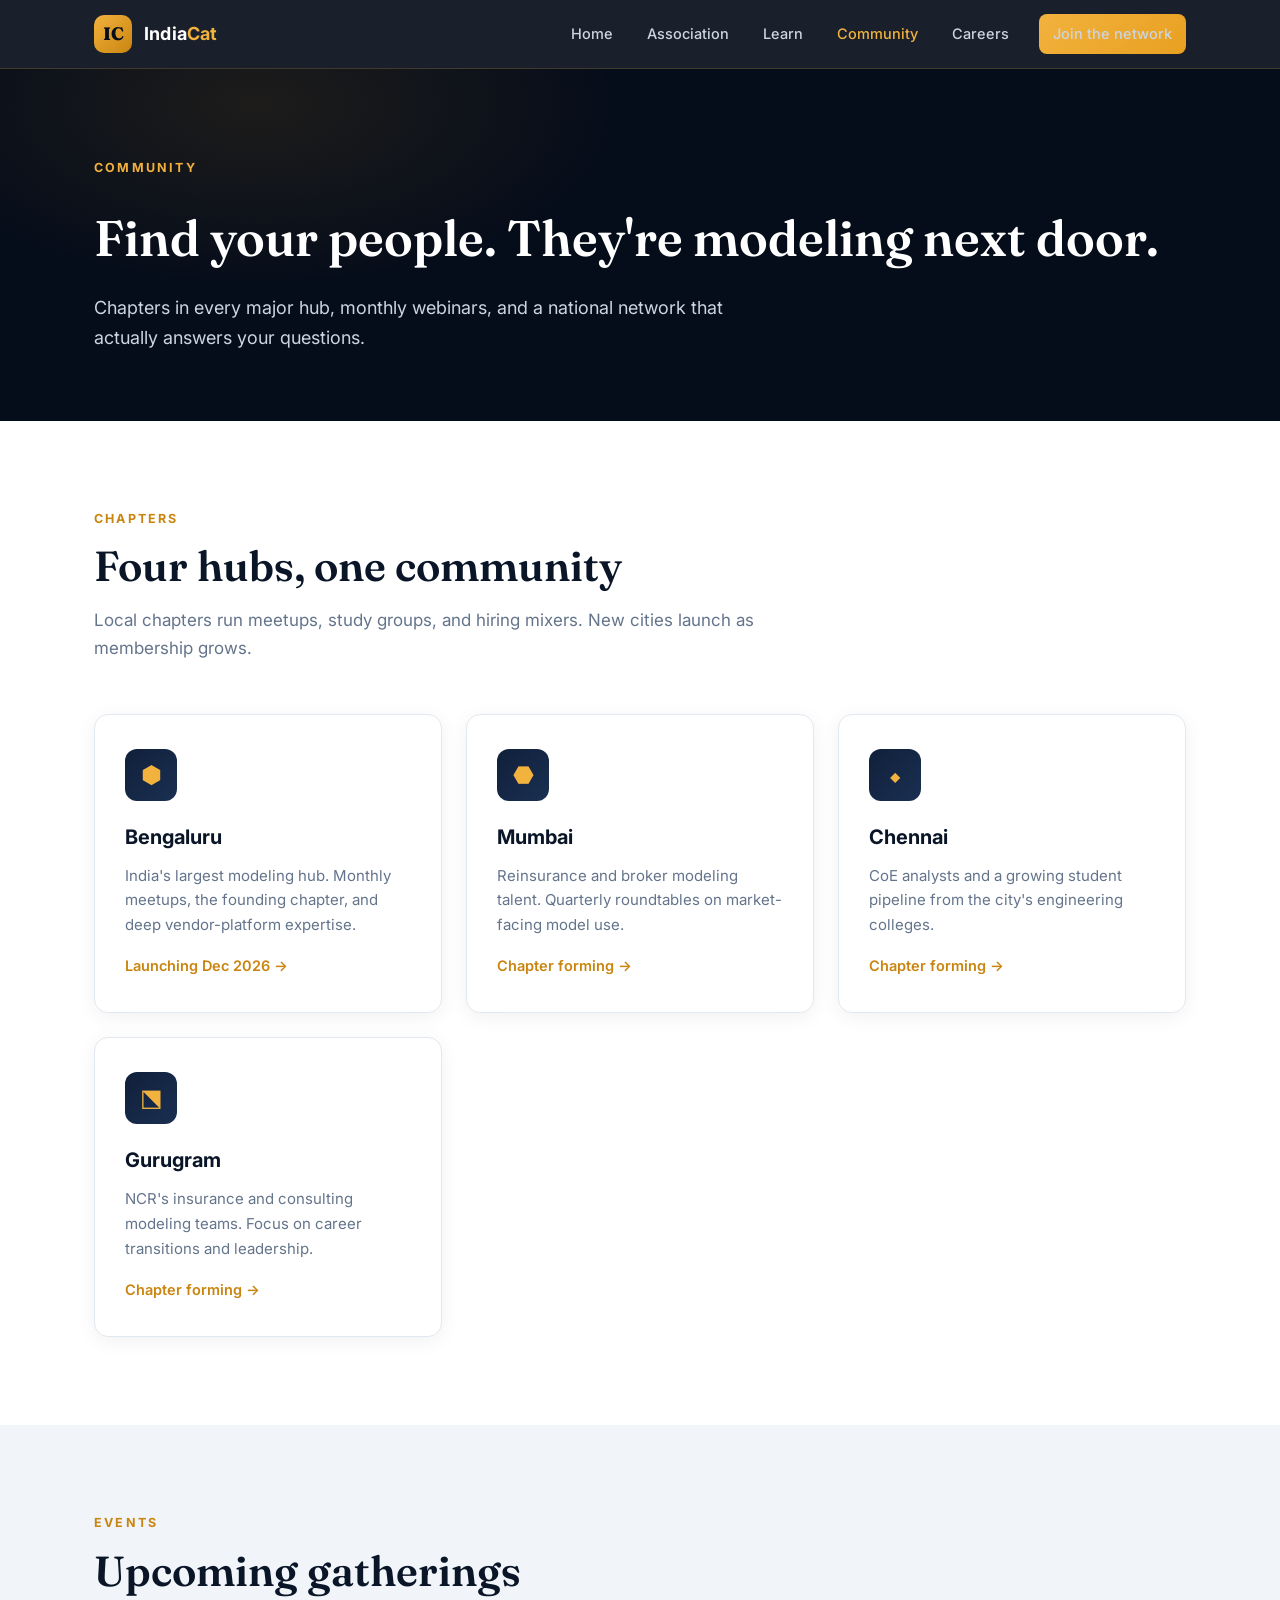
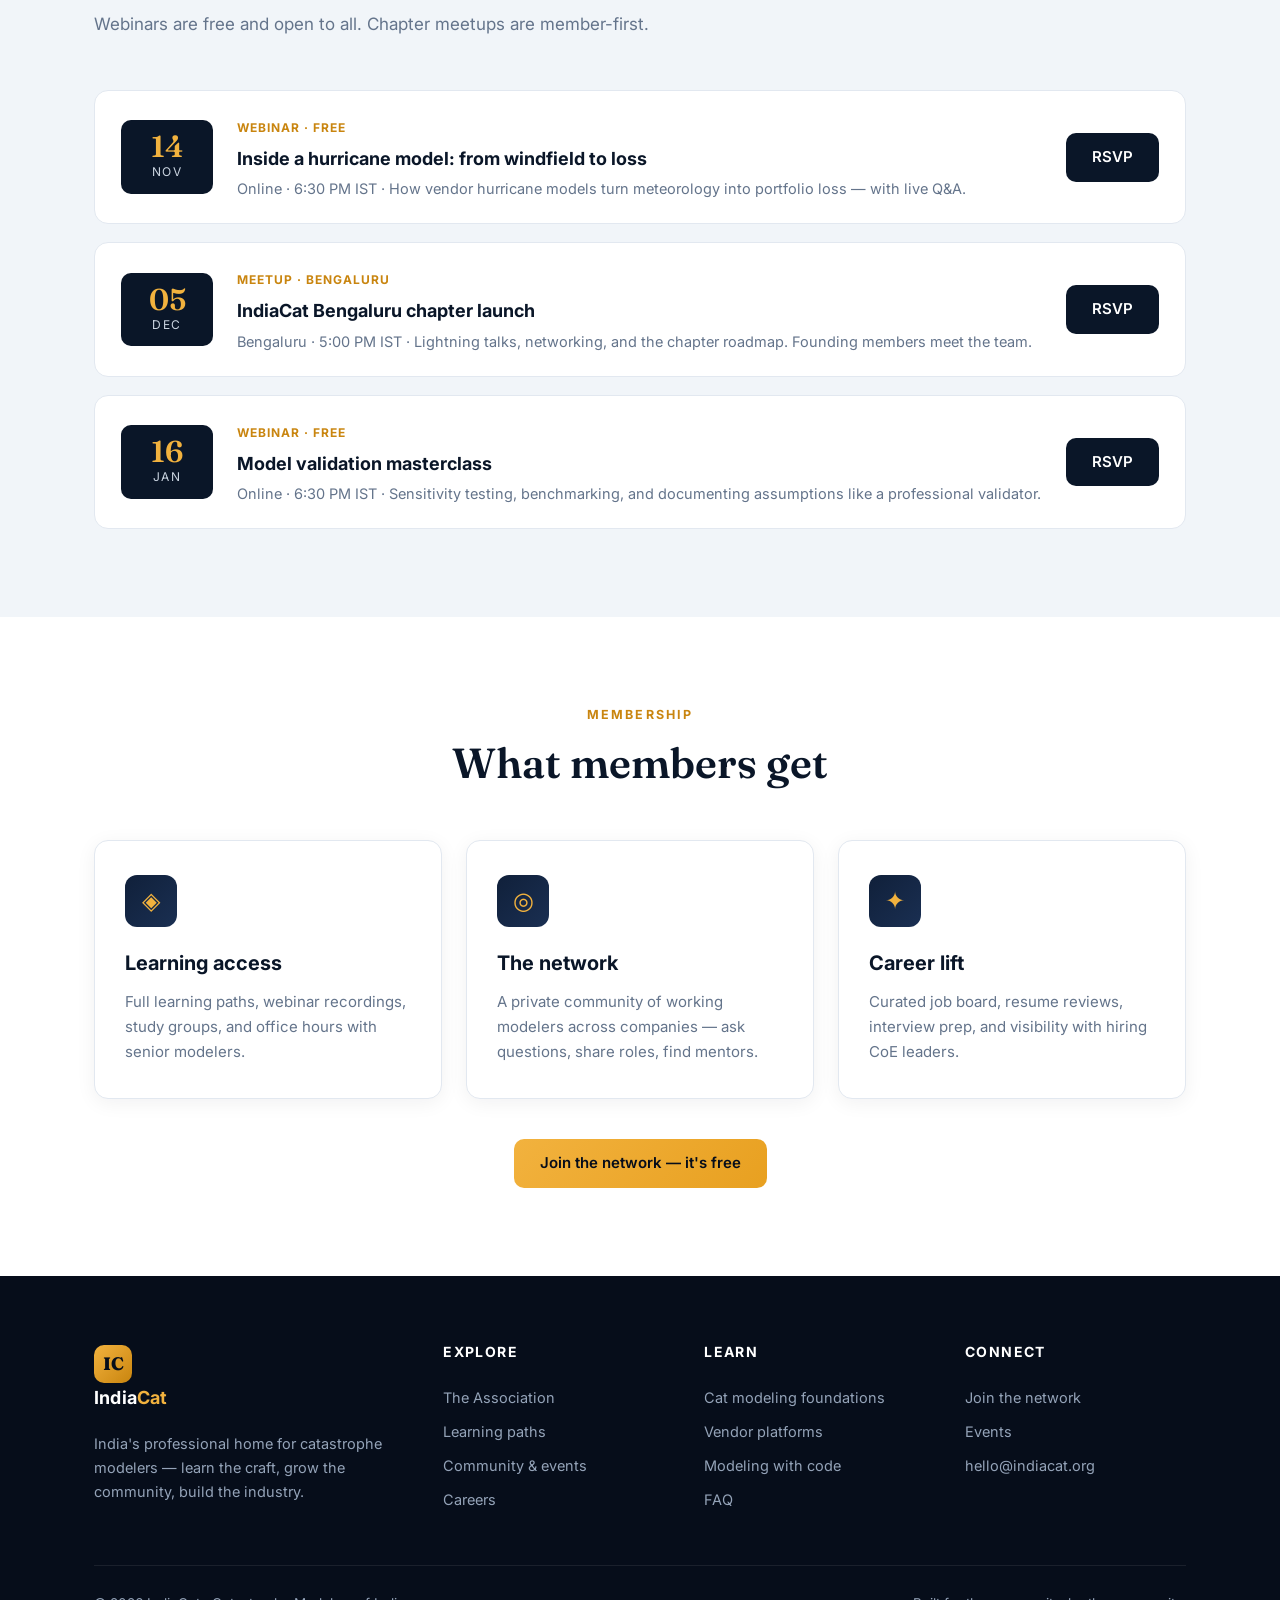
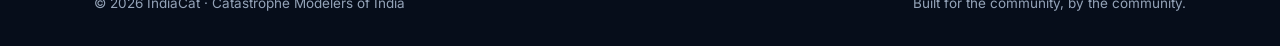
==== community.html @ 46c29194 "Launch IndiaCat site: home, association, learn, community, careers, join" ====
<!DOCTYPE html>
<html lang="en">
<head>
<meta charset="UTF-8">
<meta name="viewport" content="width=device-width, initial-scale=1.0">
<title>Community — IndiaCat</title>
<meta name="description" content="Join India's catastrophe modeling community: chapters, events, webinars, and networking.">
<link rel="preconnect" href="https://fonts.googleapis.com">
<link href="https://fonts.googleapis.com/css2?family=Fraunces:ital,opsz,wght@0,9..144,500;0,9..144,600;1,9..144,500&family=Inter:wght@400;500;600;700;800&display=swap" rel="stylesheet">
<link rel="stylesheet" href="css/style.css">
</head>
<body>

<section class="page-hero">
  <div class="container">
    <span class="eyebrow">Community</span>
    <h1>Find your people. They're modeling next door.</h1>
    <p>Chapters in every major hub, monthly webinars, and a national network that actually answers your questions.</p>
  </div>
</section>

<section class="section">
  <div class="container">
    <div class="section-head">
      <div class="kicker">Chapters</div>
      <h2>Four hubs, one community</h2>
      <p>Local chapters run meetups, study groups, and hiring mixers. New cities launch as membership grows.</p>
    </div>
    <div class="card-grid">
      <div class="card">
        <div class="card-icon">⬢</div>
        <h3>Bengaluru</h3>
        <p>India's largest modeling hub. Monthly meetups, the founding chapter, and deep vendor-platform expertise.</p>
        <span class="card-link">Launching Dec 2026</span>
      </div>
      <div class="card">
        <div class="card-icon">⬣</div>
        <h3>Mumbai</h3>
        <p>Reinsurance and broker modeling talent. Quarterly roundtables on market-facing model use.</p>
        <span class="card-link">Chapter forming</span>
      </div>
      <div class="card">
        <div class="card-icon">⬥</div>
        <h3>Chennai</h3>
        <p>CoE analysts and a growing student pipeline from the city's engineering colleges.</p>
        <span class="card-link">Chapter forming</span>
      </div>
      <div class="card">
        <div class="card-icon">⬔</div>
        <h3>Gurugram</h3>
        <p>NCR's insurance and consulting modeling teams. Focus on career transitions and leadership.</p>
        <span class="card-link">Chapter forming</span>
      </div>
    </div>
  </div>
</section>

<section class="section section-alt" id="events">
  <div class="container">
    <div class="section-head">
      <div class="kicker">Events</div>
      <h2>Upcoming gatherings</h2>
      <p>Webinars are free and open to all. Chapter meetups are member-first.</p>
    </div>
    <div class="event-list">
      <div class="event">
        <div class="event-date"><div class="d">14</div><div class="m">Nov</div></div>
        <div><span class="tag">Webinar · Free</span><h3>Inside a hurricane model: from windfield to loss</h3><p>Online · 6:30 PM IST · How vendor hurricane models turn meteorology into portfolio loss — with live Q&A.</p></div>
        <a href="join.html" class="btn btn-navy">RSVP</a>
      </div>
      <div class="event">
        <div class="event-date"><div class="d">05</div><div class="m">Dec</div></div>
        <div><span class="tag">Meetup · Bengaluru</span><h3>IndiaCat Bengaluru chapter launch</h3><p>Bengaluru · 5:00 PM IST · Lightning talks, networking, and the chapter roadmap. Founding members meet the team.</p></div>
        <a href="join.html" class="btn btn-navy">RSVP</a>
      </div>
      <div class="event">
        <div class="event-date"><div class="d">16</div><div class="m">Jan</div></div>
        <div><span class="tag">Webinar · Free</span><h3>Model validation masterclass</h3><p>Online · 6:30 PM IST · Sensitivity testing, benchmarking, and documenting assumptions like a professional validator.</p></div>
        <a href="join.html" class="btn btn-navy">RSVP</a>
      </div>
    </div>
  </div>
</section>

<section class="section">
  <div class="container">
    <div class="section-head center">
      <div class="kicker">Membership</div>
      <h2>What members get</h2>
    </div>
    <div class="card-grid">
      <div class="card">
        <div class="card-icon">◈</div>
        <h3>Learning access</h3>
        <p>Full learning paths, webinar recordings, study groups, and office hours with senior modelers.</p>
      </div>
      <div class="card">
        <div class="card-icon">◎</div>
        <h3>The network</h3>
        <p>A private community of working modelers across companies — ask questions, share roles, find mentors.</p>
      </div>
      <div class="card">
        <div class="card-icon">✦</div>
        <h3>Career lift</h3>
        <p>Curated job board, resume reviews, interview prep, and visibility with hiring CoE leaders.</p>
      </div>
    </div>
    <div style="text-align: center; margin-top: 40px;">
      <a href="join.html" class="btn btn-amber">Join the network — it's free</a>
    </div>
  </div>
</section>

<script src="js/main.js"></script>
</body>
</html>
---- css/style.css ----
/* IndiaCat — Catastrophe Modelers of India
   Design system: deep-navy + amber, professional data aesthetic */

:root {
  --navy-950: #060d1a;
  --navy-900: #0a1628;
  --navy-800: #10203a;
  --navy-700: #1a2f52;
  --amber-400: #f2b23e;
  --amber-500: #e8a020;
  --amber-600: #c9850f;
  --slate-100: #f1f5f9;
  --slate-200: #e2e8f0;
  --slate-300: #cbd5e1;
  --slate-400: #94a3b8;
  --slate-500: #64748b;
  --slate-600: #475569;
  --slate-700: #334155;
  --white: #ffffff;
  --radius: 14px;
  --shadow: 0 12px 40px rgba(6, 13, 26, 0.14);
  --font-display: "Fraunces", Georgia, "Times New Roman", serif;
  --font-body: "Inter", -apple-system, BlinkMacSystemFont, "Segoe UI", sans-serif;
}

* { margin: 0; padding: 0; box-sizing: border-box; }

html { scroll-behavior: smooth; }

body {
  font-family: var(--font-body);
  color: var(--slate-700);
  background: var(--white);
  line-height: 1.65;
  -webkit-font-smoothing: antialiased;
}

img { max-width: 100%; display: block; }
a { color: inherit; }

.container { max-width: 1140px; margin: 0 auto; padding: 0 24px; }

/* ---------- Header / nav ---------- */
.site-header {
  position: sticky; top: 0; z-index: 100;
  background: rgba(6, 13, 26, 0.92);
  backdrop-filter: blur(12px);
  border-bottom: 1px solid rgba(242, 178, 62, 0.18);
}
.nav-inner {
  display: flex; align-items: center; justify-content: space-between;
  height: 68px;
}
.brand { display: flex; align-items: center; gap: 12px; text-decoration: none; }
.brand-mark {
  width: 38px; height: 38px; border-radius: 10px;
  background: linear-gradient(135deg, var(--amber-400), var(--amber-600));
  display: grid; place-items: center;
  font-weight: 800; color: var(--navy-950); font-size: 18px;
  font-family: var(--font-display);
}
.brand-name { color: var(--white); font-weight: 700; font-size: 18px; letter-spacing: 0.2px; }
.brand-name span { color: var(--amber-400); }
.nav-links { display: flex; gap: 6px; align-items: center; }
.nav-links a {
  color: var(--slate-300); text-decoration: none; font-size: 14.5px; font-weight: 500;
  padding: 8px 14px; border-radius: 8px; transition: all 0.2s;
}
.nav-links a:hover { color: var(--white); background: rgba(255,255,255,0.07); }
.nav-links a.active { color: var(--amber-400); }
.btn {
  display: inline-block; text-decoration: none; font-weight: 600; font-size: 15px;
  padding: 12px 26px; border-radius: 10px; transition: transform 0.15s, box-shadow 0.15s;
  cursor: pointer; border: none;
}
.btn-amber { background: linear-gradient(135deg, var(--amber-400), var(--amber-500)); color: var(--navy-950); }
.btn-amber:hover { transform: translateY(-2px); box-shadow: 0 8px 24px rgba(232, 160, 32, 0.35); }
.btn-outline { border: 1.5px solid rgba(255,255,255,0.35); color: var(--white); }
.btn-outline:hover { border-color: var(--amber-400); color: var(--amber-400); }
.btn-navy { background: var(--navy-900); color: var(--white); }
.btn-navy:hover { background: var(--navy-700); }
.nav-cta { margin-left: 10px; padding: 9px 20px; font-size: 14px; }
.menu-toggle { display: none; background: none; border: none; color: var(--white); font-size: 24px; cursor: pointer; }

/* ---------- Hero ---------- */
.hero {
  background: var(--navy-950); color: var(--white);
  padding: 110px 0 90px; position: relative; overflow: hidden;
}
.hero::before {
  content: ""; position: absolute; inset: 0;
  background:
    radial-gradient(600px 300px at 15% 20%, rgba(232,160,32,0.10), transparent 60%),
    radial-gradient(800px 400px at 85% 80%, rgba(26,47,82,0.55), transparent 60%);
}
.hero-grid {
  position: relative; display: grid; grid-template-columns: 1.05fr 0.95fr;
  gap: 56px; align-items: center;
}
.eyebrow {
  display: inline-block; font-size: 12.5px; font-weight: 700; letter-spacing: 2.2px;
  text-transform: uppercase; color: var(--amber-400); margin-bottom: 18px;
}
.hero h1 {
  font-family: var(--font-display); font-size: clamp(38px, 5vw, 58px);
  line-height: 1.12; font-weight: 600; margin-bottom: 20px;
}
.hero h1 em { font-style: italic; color: var(--amber-400); }
.hero p.lead { font-size: 18px; color: var(--slate-300); max-width: 520px; margin-bottom: 34px; }
.hero-actions { display: flex; gap: 14px; flex-wrap: wrap; }
.hero-art { position: relative; }
.hero-art img { border-radius: var(--radius); box-shadow: var(--shadow); }
.hero-art::after {
  content: ""; position: absolute; inset: 0; border-radius: var(--radius);
  background: linear-gradient(200deg, transparent 55%, rgba(6,13,26,0.55));
  pointer-events: none;
}

/* ---------- Stats ---------- */
.stats { background: var(--navy-900); border-top: 1px solid rgba(255,255,255,0.06); }
.stats-grid { display: grid; grid-template-columns: repeat(4, 1fr); }
.stat { padding: 30px 20px; text-align: center; border-left: 1px solid rgba(255,255,255,0.06); }
.stat:first-child { border-left: none; }
.stat-num { font-family: var(--font-display); font-size: 34px; color: var(--amber-400); font-weight: 600; }
.stat-label { font-size: 13.5px; color: var(--slate-400); margin-top: 4px; }

/* ---------- Sections ---------- */
.section { padding: 88px 0; }
.section-alt { background: var(--slate-100); }
.section-navy { background: var(--navy-900); color: var(--white); }
.section-head { max-width: 680px; margin-bottom: 52px; }
.section-head.center { margin-left: auto; margin-right: auto; text-align: center; }
.kicker { font-size: 12.5px; font-weight: 700; letter-spacing: 2.2px; text-transform: uppercase; color: var(--amber-600); margin-bottom: 12px; }
.section-navy .kicker { color: var(--amber-400); }
h2 { font-family: var(--font-display); font-size: clamp(30px, 3.6vw, 42px); line-height: 1.2; font-weight: 600; color: var(--navy-900); margin-bottom: 14px; }
.section-navy h2 { color: var(--white); }
.section-head p { font-size: 17px; color: var(--slate-500); }
.section-navy .section-head p { color: var(--slate-300); }

/* ---------- Cards ---------- */
.card-grid { display: grid; grid-template-columns: repeat(3, 1fr); gap: 24px; }
.card {
  background: var(--white); border-radius: var(--radius); padding: 34px 30px;
  box-shadow: 0 4px 20px rgba(6,13,26,0.06); border: 1px solid var(--slate-200);
  transition: transform 0.2s, box-shadow 0.2s; text-decoration: none; display: block;
}
a.card:hover { transform: translateY(-5px); box-shadow: var(--shadow); }
.card-icon {
  width: 52px; height: 52px; border-radius: 12px; margin-bottom: 20px;
  background: linear-gradient(135deg, var(--navy-800), var(--navy-700));
  display: grid; place-items: center; font-size: 24px; color: var(--amber-400);
}
.card h3 { font-size: 20px; color: var(--navy-900); margin-bottom: 10px; font-weight: 700; }
.card p { font-size: 15px; color: var(--slate-500); }
.card .card-link { display: inline-block; margin-top: 16px; font-weight: 600; font-size: 14.5px; color: var(--amber-600); }
.card .card-link::after { content: " →"; }

/* ---------- Pillars ---------- */
.pillar { border-top: 3px solid var(--amber-400); }

/* ---------- Two-col ---------- */
.two-col { display: grid; grid-template-columns: 1fr 1fr; gap: 60px; align-items: center; }
.two-col h2 { margin-bottom: 18px; }
.two-col p { margin-bottom: 16px; color: var(--slate-500); font-size: 16.5px; }
.two-col img { border-radius: var(--radius); box-shadow: var(--shadow); }
.checklist { list-style: none; margin: 22px 0 28px; }
.checklist li { padding: 10px 0 10px 34px; position: relative; font-size: 16px; color: var(--slate-600); }
.checklist li::before {
  content: "✓"; position: absolute; left: 0; top: 10px;
  width: 24px; height: 24px; border-radius: 50%;
  background: rgba(232,160,32,0.15); color: var(--amber-600);
  font-weight: 700; font-size: 13px; display: grid; place-items: center;
}

/* ---------- Learning paths ---------- */
.path-grid { display: grid; grid-template-columns: repeat(3, 1fr); gap: 24px; counter-reset: path; }
.path {
  background: var(--navy-800); border-radius: var(--radius); padding: 32px 28px;
  border: 1px solid rgba(255,255,255,0.08); position: relative; overflow: hidden;
}
.path::before {
  counter-increment: path; content: "0" counter(path);
  position: absolute; top: 18px; right: 24px;
  font-family: var(--font-display); font-size: 44px; color: rgba(242,178,62,0.22); font-weight: 600;
}
.path h3 { color: var(--white); font-size: 19px; margin-bottom: 6px; }
.path .level { font-size: 12.5px; font-weight: 700; letter-spacing: 1.6px; text-transform: uppercase; color: var(--amber-400); margin-bottom: 14px; }
.path p { font-size: 14.5px; color: var(--slate-300); margin-bottom: 16px; }
.path ul { list-style: none; }
.path ul li { font-size: 14px; color: var(--slate-400); padding: 6px 0 6px 20px; position: relative; }
.path ul li::before { content: "–"; position: absolute; left: 0; color: var(--amber-400); }

/* ---------- Events ---------- */
.event-list { display: grid; gap: 18px; }
.event {
  display: grid; grid-template-columns: 92px 1fr auto; gap: 24px; align-items: center;
  background: var(--white); border: 1px solid var(--slate-200); border-radius: var(--radius);
  padding: 22px 26px;
}
.event-date {
  text-align: center; background: var(--navy-900); color: var(--white);
  border-radius: 10px; padding: 12px 6px;
}
.event-date .d { font-family: var(--font-display); font-size: 30px; font-weight: 600; color: var(--amber-400); line-height: 1; }
.event-date .m { font-size: 12px; letter-spacing: 1.5px; text-transform: uppercase; color: var(--slate-300); }
.event h3 { font-size: 18px; color: var(--navy-900); margin-bottom: 4px; }
.event p { font-size: 14.5px; color: var(--slate-500); }
.event .tag { display: inline-block; font-size: 12px; font-weight: 700; letter-spacing: 1px; text-transform: uppercase; color: var(--amber-600); margin-bottom: 6px; }

/* ---------- Jobs ---------- */
.job { background: var(--white); border: 1px solid var(--slate-200); border-radius: var(--radius); padding: 26px 30px; display: grid; grid-template-columns: 1fr auto; gap: 20px; align-items: center; }
.job h3 { font-size: 18px; color: var(--navy-900); }
.job .meta { font-size: 14px; color: var(--slate-500); margin-top: 4px; }

/* ---------- Quote ---------- */
.quote-block { max-width: 780px; margin: 0 auto; text-align: center; }
.quote-block blockquote {
  font-family: var(--font-display); font-size: clamp(22px, 3vw, 30px);
  line-height: 1.45; color: var(--white); font-style: italic; margin-bottom: 24px;
}
.quote-block cite { font-style: normal; font-size: 15px; color: var(--amber-400); font-weight: 600; }
.quote-block cite span { display: block; color: var(--slate-400); font-weight: 400; font-size: 13.5px; margin-top: 4px; }

/* ---------- CTA band ---------- */
.cta-band {
  background: linear-gradient(120deg, var(--navy-900), var(--navy-700));
  border-radius: 20px; padding: 64px 56px; text-align: center; color: var(--white);
  position: relative; overflow: hidden;
}
.cta-band::before {
  content: ""; position: absolute; inset: 0;
  background: radial-gradient(500px 240px at 50% 0%, rgba(232,160,32,0.16), transparent 65%);
}
.cta-band h2 { color: var(--white); margin-bottom: 12px; }
.cta-band p { color: var(--slate-300); max-width: 560px; margin: 0 auto 30px; font-size: 17px; }
.cta-band .hero-actions { justify-content: center; position: relative; }

/* ---------- Footer ---------- */
.site-footer { background: var(--navy-950); color: var(--slate-400); padding: 64px 0 32px; }
.footer-grid { display: grid; grid-template-columns: 1.4fr 1fr 1fr 1fr; gap: 40px; margin-bottom: 48px; }
.footer-grid h4 { color: var(--white); font-size: 14px; letter-spacing: 1.4px; text-transform: uppercase; margin-bottom: 18px; }
.footer-grid a { display: block; color: var(--slate-400); text-decoration: none; font-size: 14.5px; padding: 5px 0; }
.footer-grid a:hover { color: var(--amber-400); }
.footer-brand p { font-size: 14.5px; max-width: 300px; margin-top: 14px; }
.footer-bottom { border-top: 1px solid rgba(255,255,255,0.08); padding-top: 26px; display: flex; justify-content: space-between; font-size: 13.5px; }

/* ---------- Page hero (inner pages) ---------- */
.page-hero { background: var(--navy-950); color: var(--white); padding: 84px 0 68px; position: relative; overflow: hidden; }
.page-hero::before {
  content: ""; position: absolute; inset: 0;
  background: radial-gradient(600px 300px at 20% 10%, rgba(232,160,32,0.10), transparent 60%);
}
.page-hero h1 { font-family: var(--font-display); font-size: clamp(34px, 4.4vw, 50px); font-weight: 600; margin-bottom: 14px; position: relative; }
.page-hero p { color: var(--slate-300); font-size: 18px; max-width: 640px; position: relative; }

/* ---------- FAQ ---------- */
.faq { border-bottom: 1px solid var(--slate-200); padding: 22px 0; }
.faq summary { font-weight: 600; font-size: 17px; color: var(--navy-900); cursor: pointer; list-style: none; }
.faq summary::-webkit-details-marker { display: none; }
.faq summary::after { content: "+"; float: right; color: var(--amber-600); font-size: 22px; }
.faq[open] summary::after { content: "–"; }
.faq p { margin-top: 12px; color: var(--slate-500); font-size: 15.5px; max-width: 760px; }

/* ---------- Form ---------- */
.join-form { background: var(--white); border-radius: var(--radius); padding: 44px; box-shadow: var(--shadow); border: 1px solid var(--slate-200); }
.form-row { display: grid; grid-template-columns: 1fr 1fr; gap: 18px; }
.field { margin-bottom: 18px; }
.field label { display: block; font-size: 13.5px; font-weight: 600; color: var(--navy-900); margin-bottom: 7px; }
.field input, .field select, .field textarea {
  width: 100%; padding: 12px 14px; border: 1.5px solid var(--slate-200); border-radius: 9px;
  font-size: 15px; font-family: var(--font-body); transition: border-color 0.2s;
}
.field input:focus, .field select:focus, .field textarea:focus { outline: none; border-color: var(--amber-500); }
.form-note { font-size: 13.5px; color: var(--slate-500); margin-top: 14px; }

/* ---------- Responsive ---------- */
@media (max-width: 960px) {
  .hero-grid, .two-col { grid-template-columns: 1fr; }
  .card-grid, .path-grid { grid-template-columns: 1fr 1fr; }
  .stats-grid { grid-template-columns: 1fr 1fr; }
  .stat:nth-child(3) { border-left: none; }
  .footer-grid { grid-template-columns: 1fr 1fr; }
  .nav-links { display: none; position: absolute; top: 68px; left: 0; right: 0; background: var(--navy-950); flex-direction: column; padding: 16px 24px 24px; align-items: stretch; border-bottom: 1px solid rgba(255,255,255,0.08); }
  .nav-links.open { display: flex; }
  .menu-toggle { display: block; }
  .event { grid-template-columns: 72px 1fr; }
  .event .btn { grid-column: 2; justify-self: start; }
}
@media (max-width: 620px) {
  .card-grid, .path-grid { grid-template-columns: 1fr; }
  .form-row { grid-template-columns: 1fr; }
  .section { padding: 64px 0; }
  .cta-band { padding: 48px 28px; }
  .job { grid-template-columns: 1fr; }
}
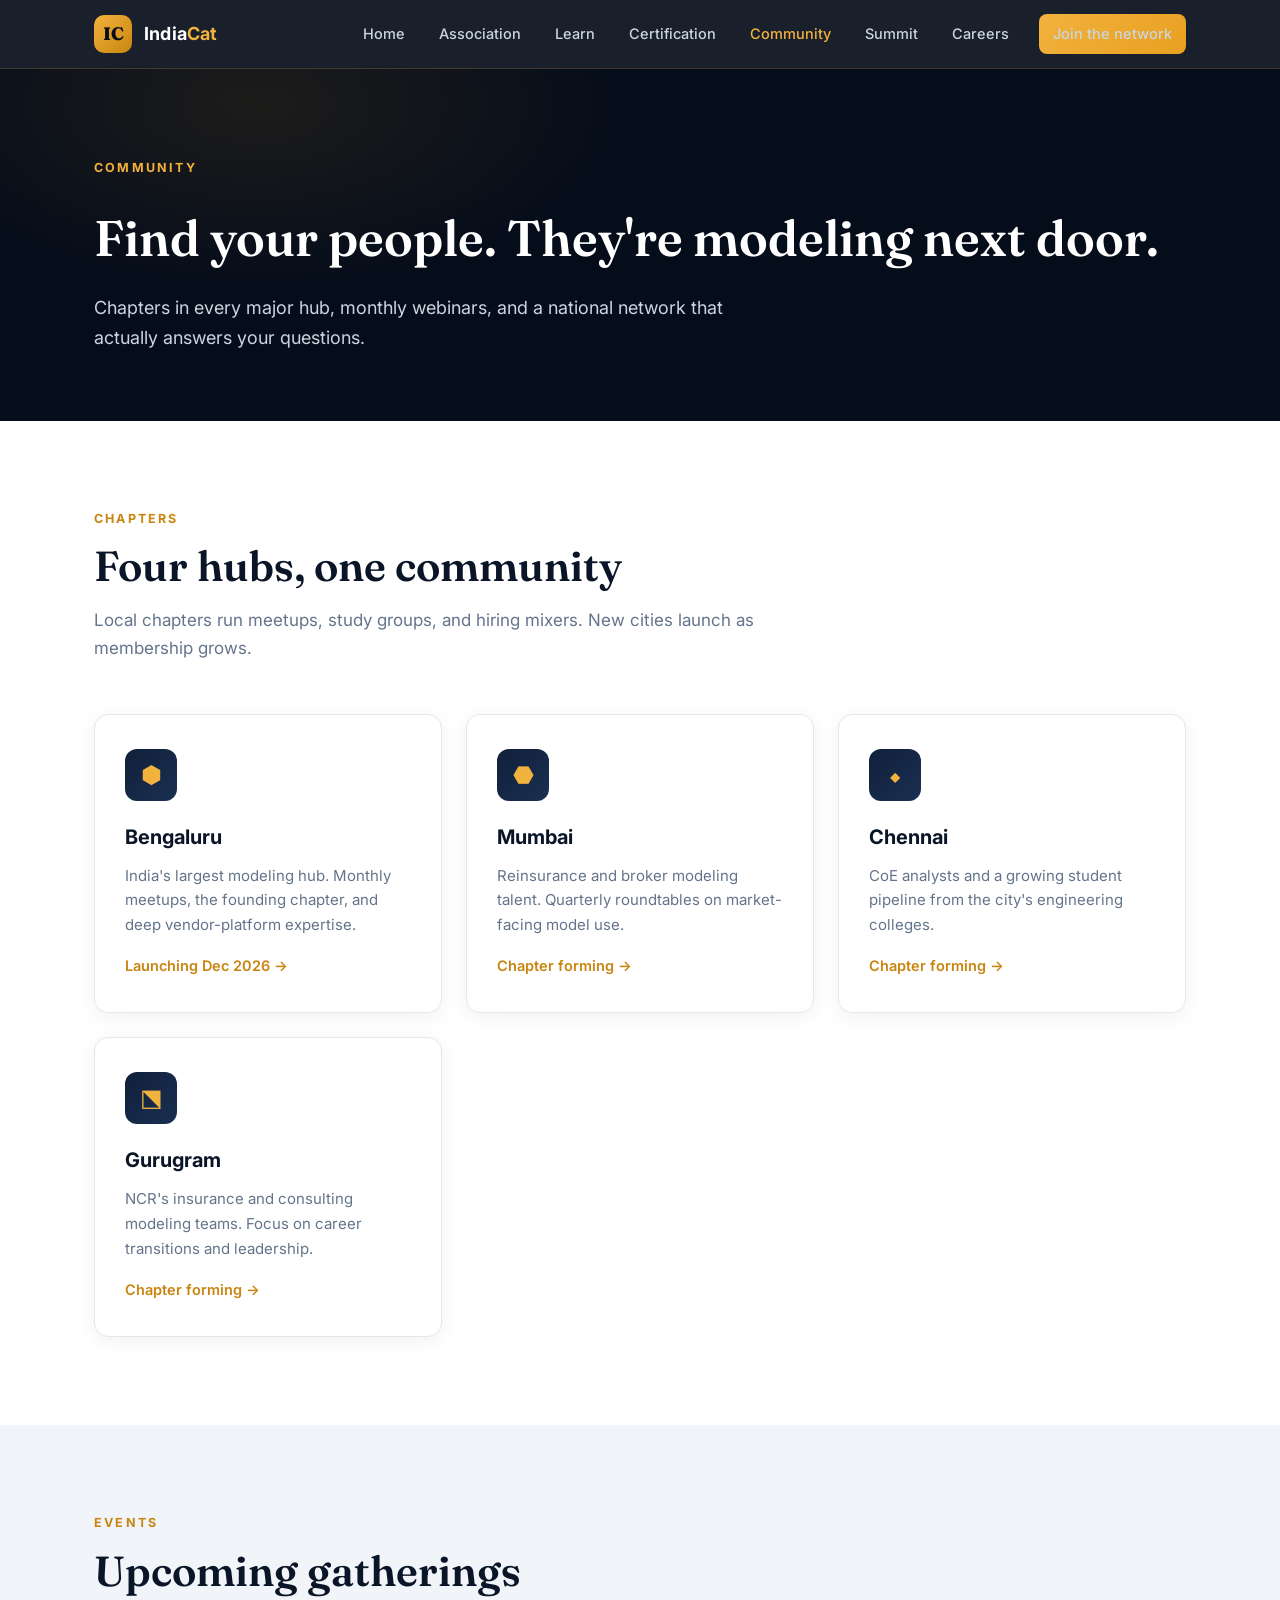
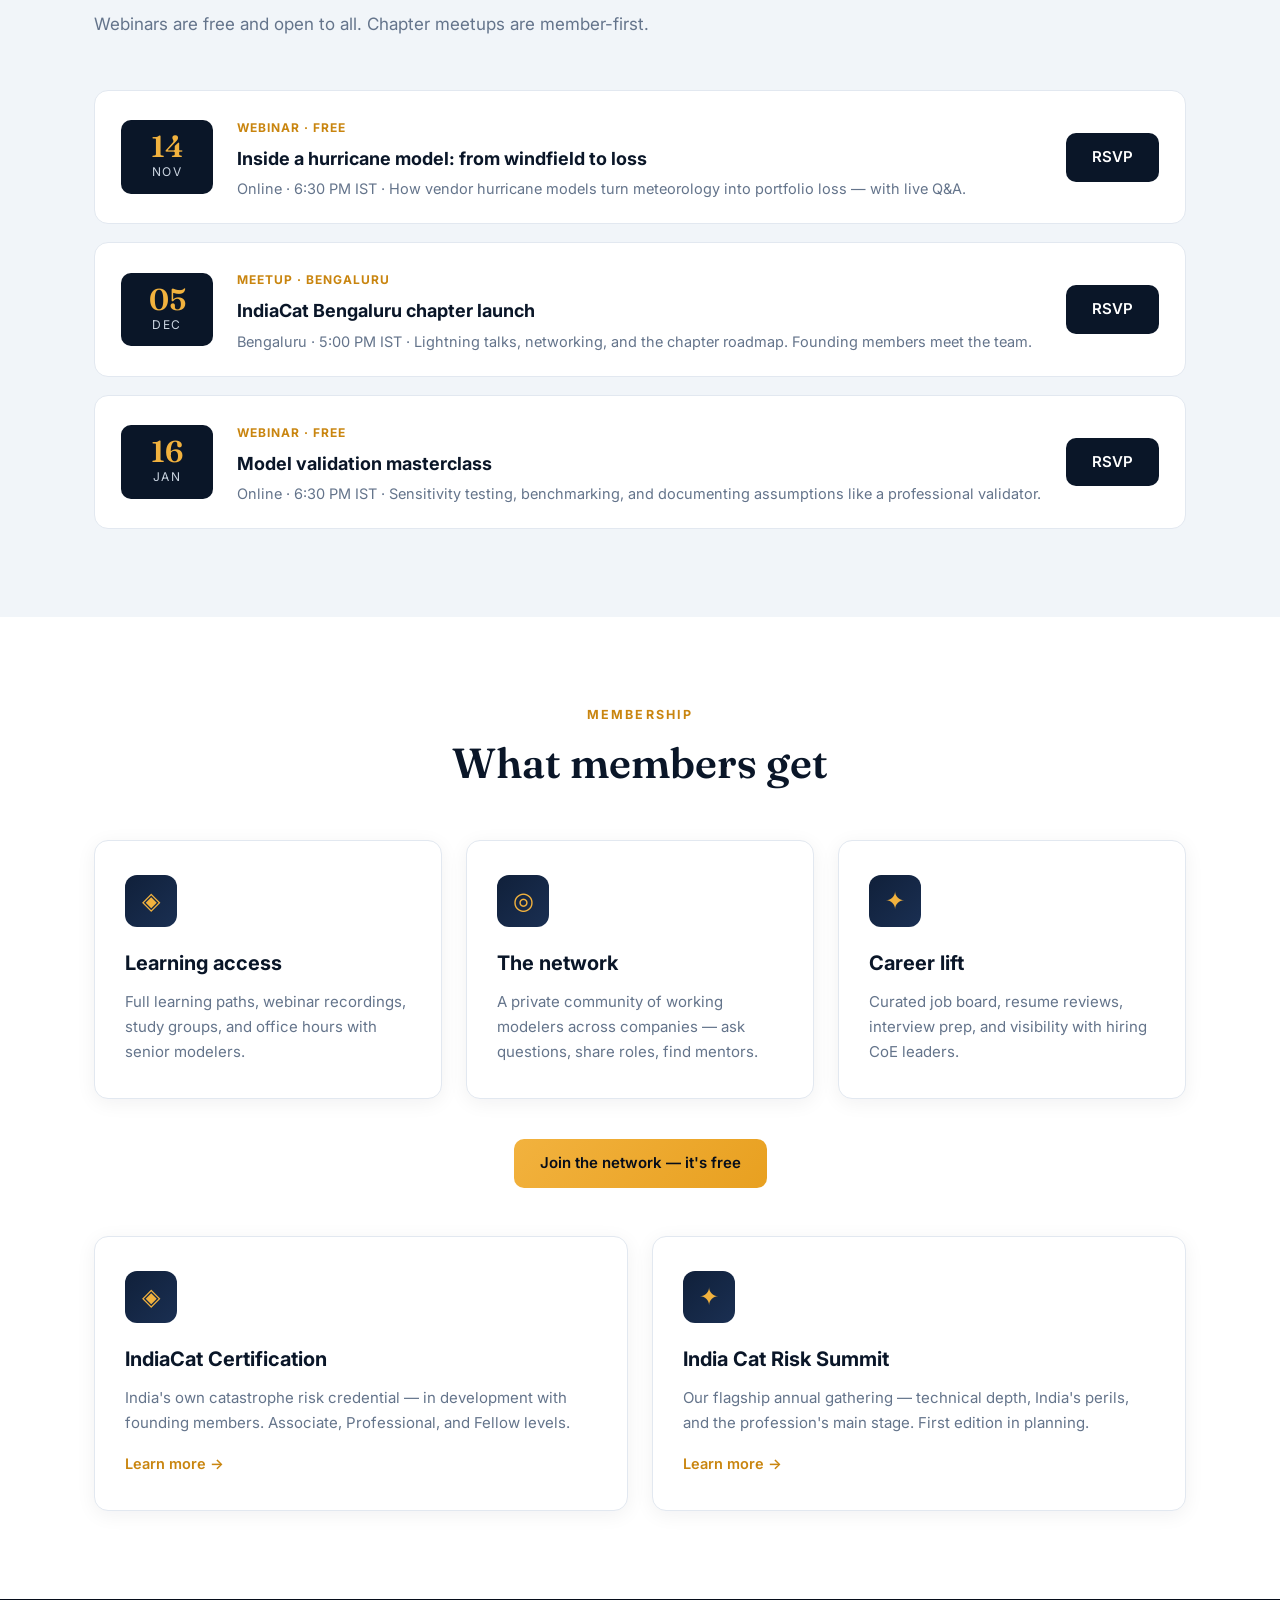
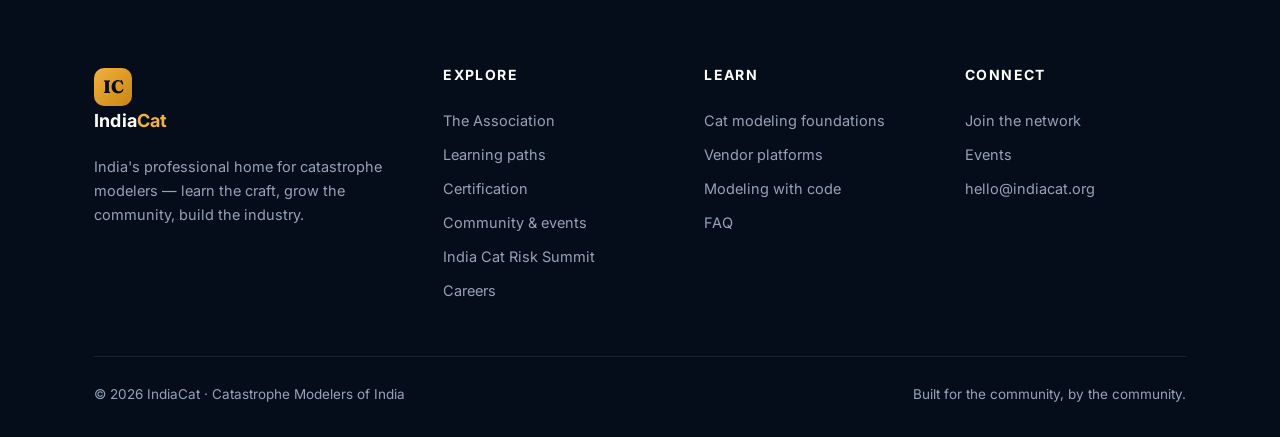
==== commit 3f43e271: "Add certification + summit pages; wire nav and cross-links (no paid tiers)" ====
--- a/community.html
+++ b/community.html
@@ -108,6 +108,20 @@
     <div style="text-align: center; margin-top: 40px;">
       <a href="join.html" class="btn btn-amber">Join the network — it's free</a>
     </div>
+    <div class="card-grid" style="margin-top: 48px; grid-template-columns: 1fr 1fr;">
+      <a class="card" href="certification.html">
+        <div class="card-icon">◈</div>
+        <h3>IndiaCat Certification</h3>
+        <p>India's own catastrophe risk credential — in development with founding members. Associate, Professional, and Fellow levels.</p>
+        <span class="card-link">Learn more</span>
+      </a>
+      <a class="card" href="summit.html">
+        <div class="card-icon">✦</div>
+        <h3>India Cat Risk Summit</h3>
+        <p>Our flagship annual gathering — technical depth, India's perils, and the profession's main stage. First edition in planning.</p>
+        <span class="card-link">Learn more</span>
+      </a>
+    </div>
   </div>
 </section>
 
